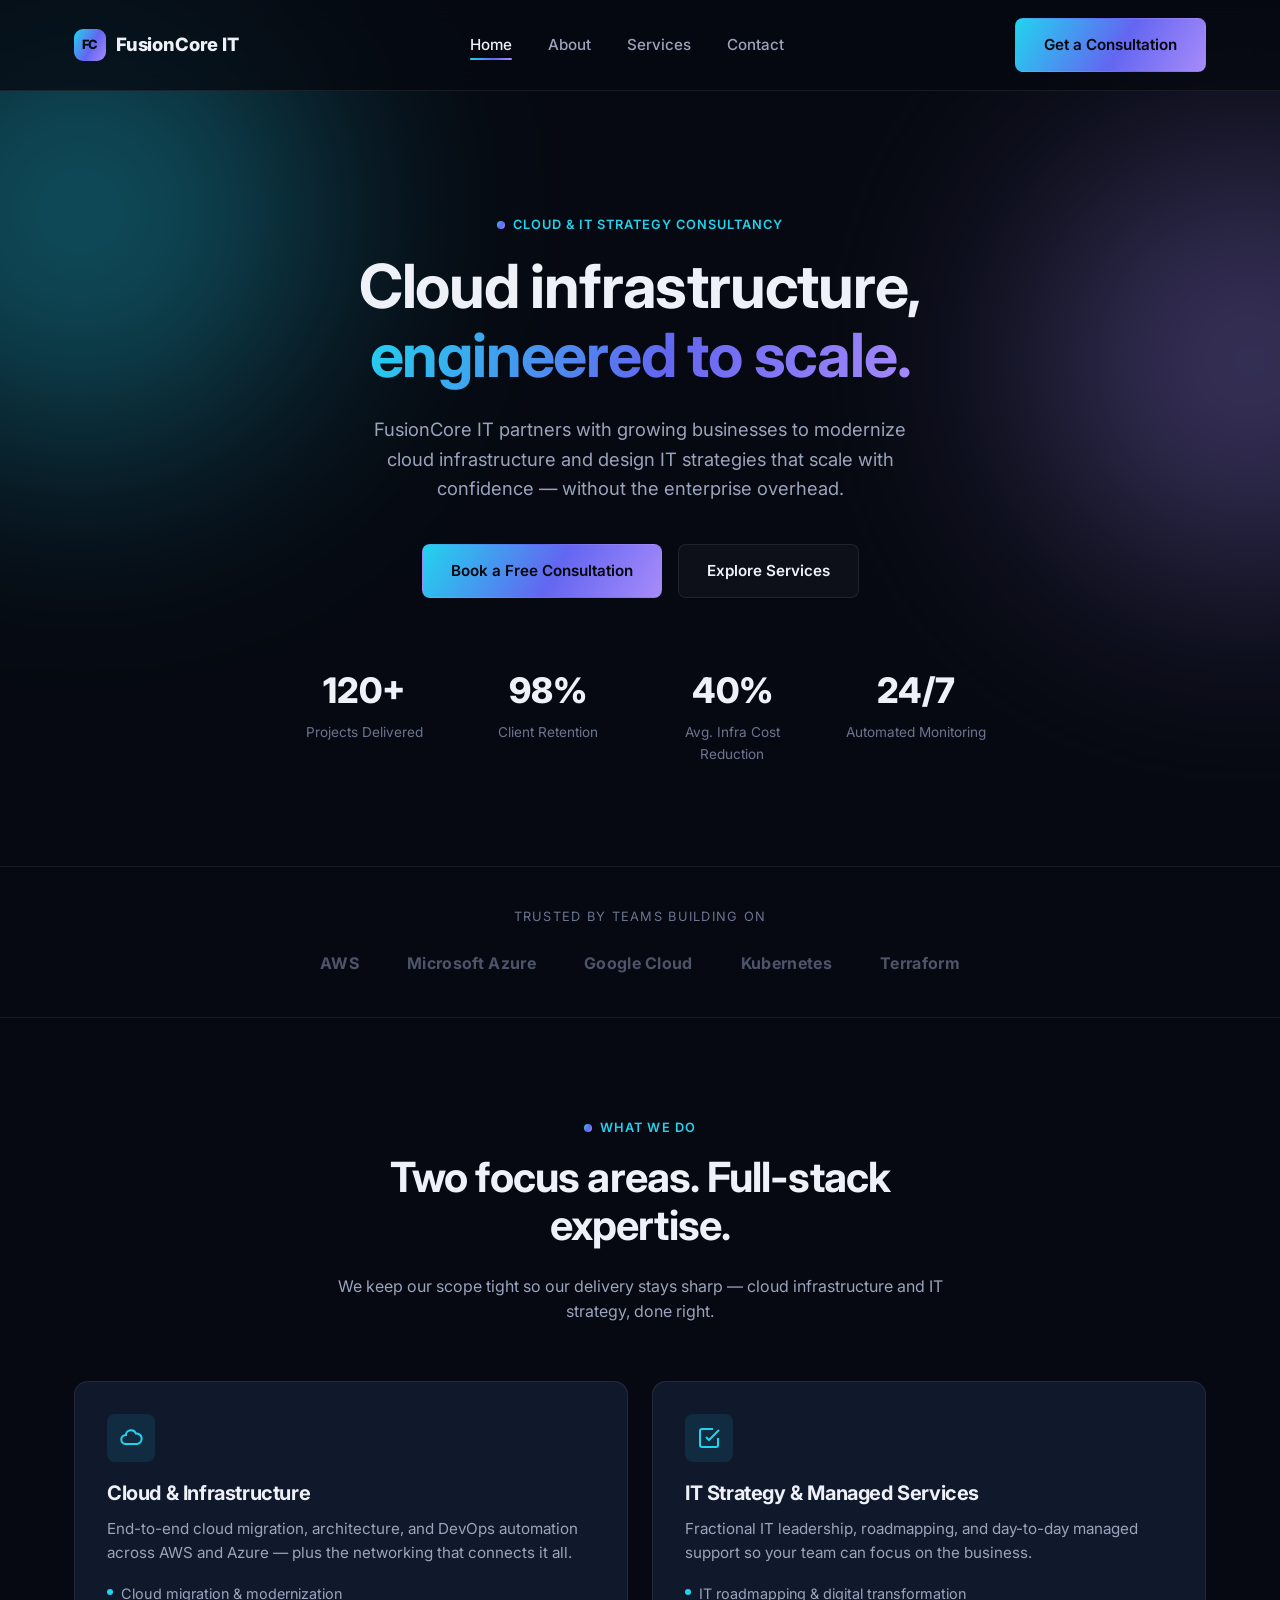
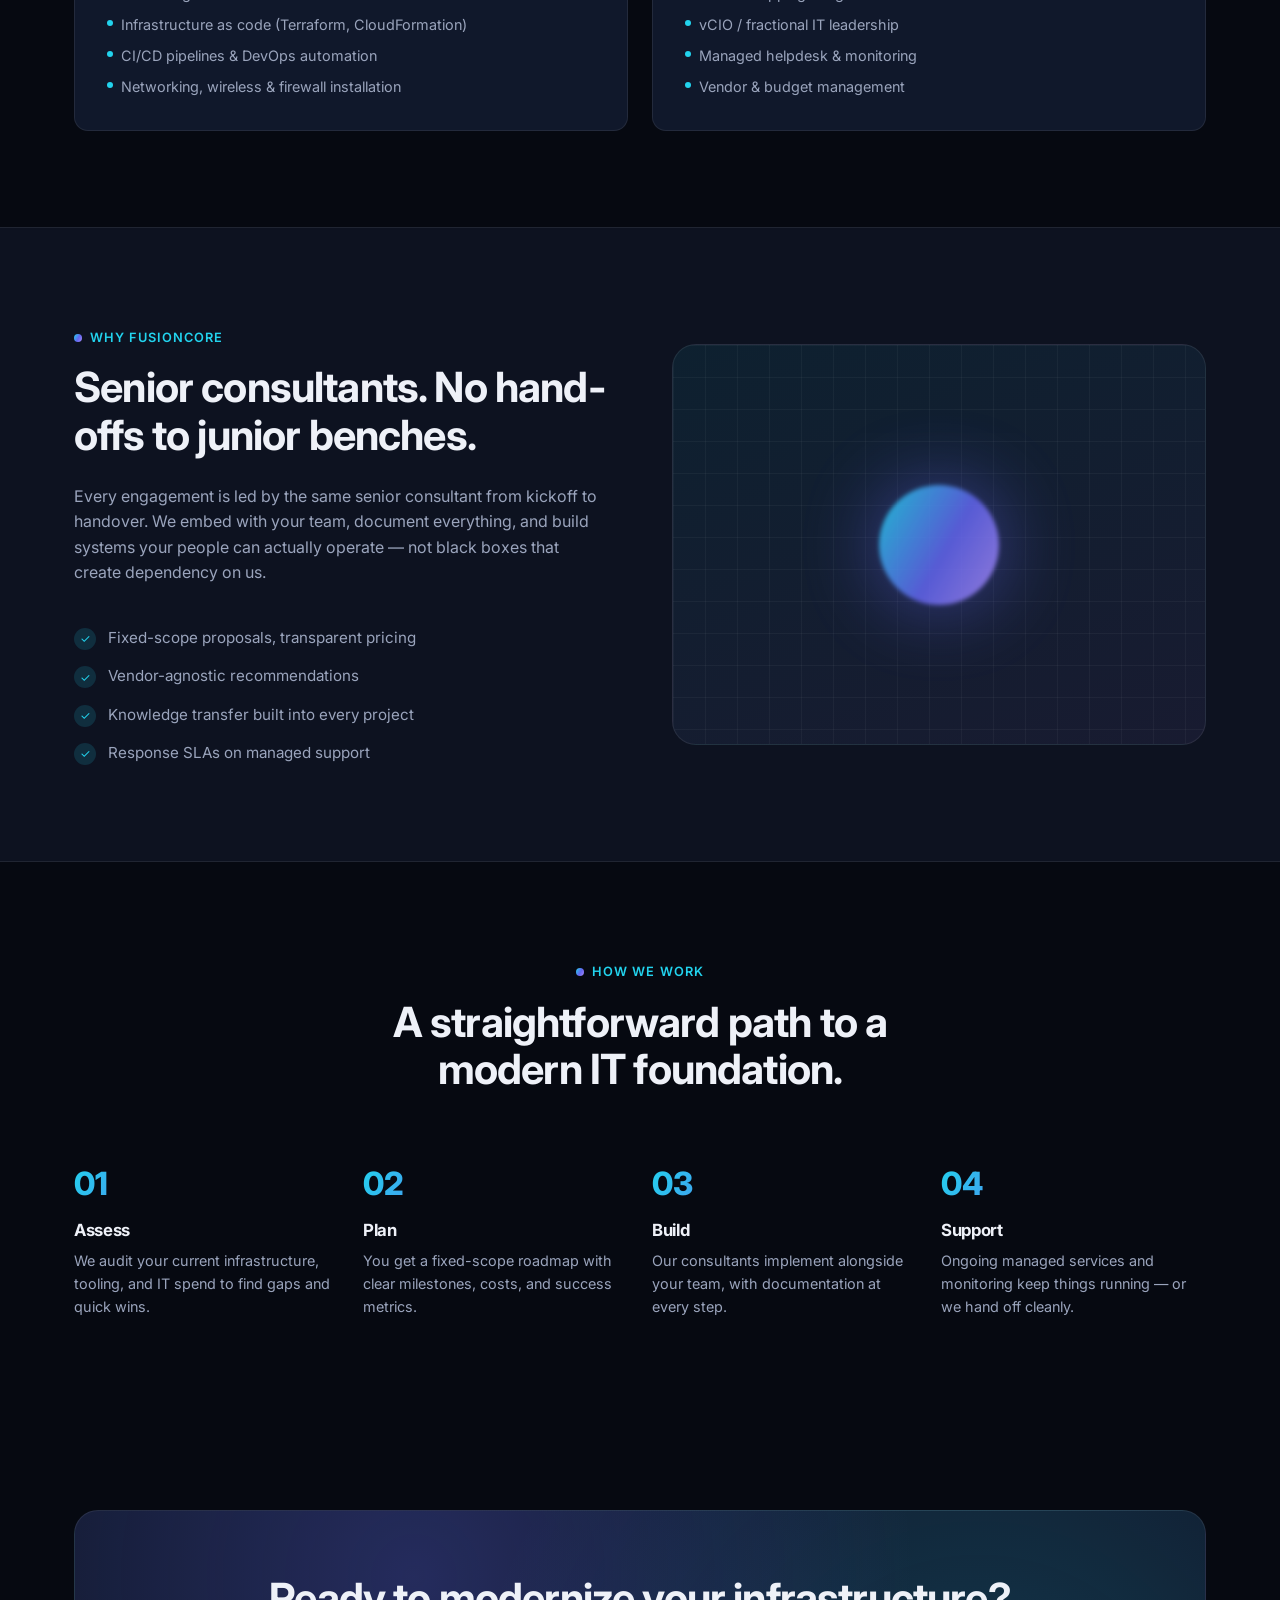
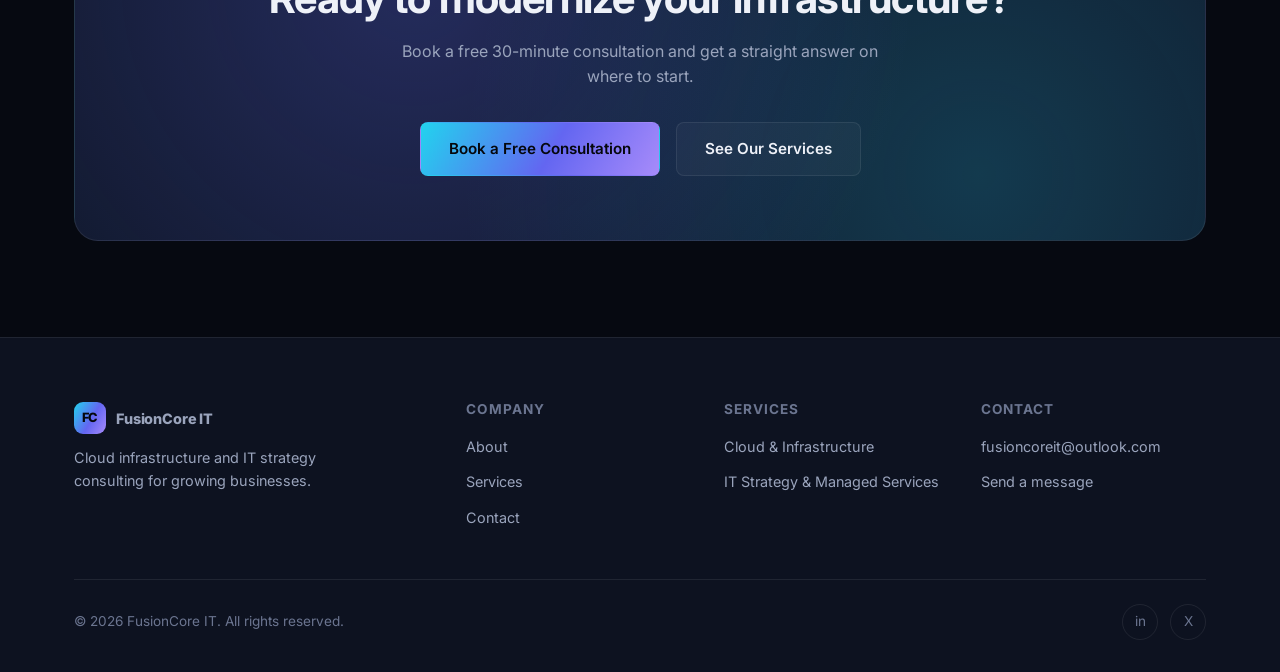
==== index.html @ ee938156 "Initial commit: FusionCore IT website Static 4-page site (Home, About, Services, Contact) built with" ====
<!DOCTYPE html>
<html lang="en">
<head>
  <meta charset="UTF-8" />
  <meta name="viewport" content="width=device-width, initial-scale=1.0" />
  <title>FusionCore IT | Cloud Infrastructure &amp; IT Strategy Consulting</title>
  <meta name="description" content="FusionCore IT helps growing businesses modernize their cloud infrastructure and build IT strategies that scale — managed services, migrations, and advisory." />
  <meta property="og:title" content="FusionCore IT | IT Consultancy" />
  <meta property="og:description" content="Cloud &amp; infrastructure, and IT strategy &amp; managed services for growing businesses." />
  <meta property="og:type" content="website" />
  <meta property="og:url" content="https://www.fusioncoreit.com/" />
  <link rel="icon" href="data:image/svg+xml,<svg xmlns=%22http://www.w3.org/2000/svg%22 viewBox=%220 0 32 32%22><rect width=%2232%22 height=%2232%22 rx=%228%22 fill=%22%236366f1%22/><text x=%2216%22 y=%2221%22 font-size=%2212%22 text-anchor=%22middle%22 fill=%22white%22 font-family=%22sans-serif%22 font-weight=%22bold%22>FC</text></svg>" />
  <link rel="preconnect" href="https://fonts.googleapis.com" />
  <link rel="preconnect" href="https://fonts.gstatic.com" crossorigin />
  <link href="https://fonts.googleapis.com/css2?family=Inter:wght@400;500;600;700;800&display=swap" rel="stylesheet" />
  <link rel="stylesheet" href="css/style.css" />
</head>
<body>

  <header class="site-header">
    <nav class="nav">
      <a href="index.html" class="brand">
        <span class="brand-mark">FC</span>
        FusionCore IT
      </a>
      <ul class="nav-links">
        <li><a href="index.html" class="active">Home</a></li>
        <li><a href="about.html">About</a></li>
        <li><a href="services.html">Services</a></li>
        <li><a href="contact.html">Contact</a></li>
      </ul>
      <div class="nav-actions">
        <a href="contact.html" class="btn btn-primary">Get a Consultation</a>
        <button class="nav-toggle" aria-label="Toggle menu" aria-expanded="false">
          <span></span><span></span><span></span>
        </button>
      </div>
    </nav>
  </header>

  <main>
    <!-- Hero -->
    <section class="hero">
      <div class="glow glow-cyan" style="width:480px;height:480px;top:-120px;left:-160px;"></div>
      <div class="glow glow-violet" style="width:420px;height:420px;top:60px;right:-180px;"></div>
      <div class="container hero-inner">
        <div class="eyebrow">Cloud &amp; IT Strategy Consultancy</div>
        <h1>Cloud infrastructure, <span class="gradient-text">engineered to scale.</span></h1>
        <p class="lead">FusionCore IT partners with growing businesses to modernize cloud infrastructure and design IT strategies that scale with confidence — without the enterprise overhead.</p>
        <div class="hero-actions">
          <a href="contact.html" class="btn btn-primary">Book a Free Consultation</a>
          <a href="services.html" class="btn btn-ghost">Explore Services</a>
        </div>
        <div class="hero-stats">
          <div class="stat">
            <div class="num">120+</div>
            <div class="label">Projects Delivered</div>
          </div>
          <div class="stat">
            <div class="num">98%</div>
            <div class="label">Client Retention</div>
          </div>
          <div class="stat">
            <div class="num">40%</div>
            <div class="label">Avg. Infra Cost Reduction</div>
          </div>
          <div class="stat">
            <div class="num">24/7</div>
            <div class="label">Automated Monitoring</div>
          </div>
        </div>
      </div>
    </section>

    <!-- Trust strip -->
    <div class="trust-strip">
      <div class="container">
        <p class="label">Trusted by teams building on</p>
        <div class="trust-logos">
          <span>AWS</span>
          <span>Microsoft Azure</span>
          <span>Google Cloud</span>
          <span>Kubernetes</span>
          <span>Terraform</span>
        </div>
      </div>
    </div>

    <!-- Services overview -->
    <section id="services">
      <div class="container">
        <div class="section-head center reveal">
          <div class="eyebrow" style="justify-content:center;">What We Do</div>
          <h2>Two focus areas. Full-stack expertise.</h2>
          <p class="mt-24">We keep our scope tight so our delivery stays sharp — cloud infrastructure and IT strategy, done right.</p>
        </div>
        <div class="grid grid-2">
          <div class="card reveal">
            <div class="card-icon">
              <svg width="24" height="24" viewBox="0 0 24 24" fill="none" stroke="currentColor" stroke-width="2"><path d="M7 18a4.6 4.4 0 0 1 0-9 5 4.5 0 0 1 9.8-1.5A4 4 0 0 1 18 18Z"/></svg>
            </div>
            <h3>Cloud &amp; Infrastructure</h3>
            <p>End-to-end cloud migration, architecture, and DevOps automation across AWS and Azure — plus the networking that connects it all.</p>
            <ul>
              <li>Cloud migration &amp; modernization</li>
              <li>Infrastructure as code (Terraform, CloudFormation)</li>
              <li>CI/CD pipelines &amp; DevOps automation</li>
              <li>Networking, wireless &amp; firewall installation</li>
            </ul>
          </div>
          <div class="card reveal">
            <div class="card-icon">
              <svg width="24" height="24" viewBox="0 0 24 24" fill="none" stroke="currentColor" stroke-width="2"><path d="M9 11l3 3L22 4"/><path d="M21 12v7a2 2 0 0 1-2 2H5a2 2 0 0 1-2-2V5a2 2 0 0 1 2-2h11"/></svg>
            </div>
            <h3>IT Strategy &amp; Managed Services</h3>
            <p>Fractional IT leadership, roadmapping, and day-to-day managed support so your team can focus on the business.</p>
            <ul>
              <li>IT roadmapping &amp; digital transformation</li>
              <li>vCIO / fractional IT leadership</li>
              <li>Managed helpdesk &amp; monitoring</li>
              <li>Vendor &amp; budget management</li>
            </ul>
          </div>
        </div>
      </div>
    </section>

    <!-- Why choose us -->
    <section class="section-alt">
      <div class="container">
        <div class="split">
          <div class="reveal">
            <div class="eyebrow">Why FusionCore</div>
            <h2>Senior consultants. No hand-offs to junior benches.</h2>
            <p class="mt-24">Every engagement is led by the same senior consultant from kickoff to handover. We embed with your team, document everything, and build systems your people can actually operate — not black boxes that create dependency on us.</p>
            <ul class="feature-list mt-40">
              <li><span class="check">✓</span> Fixed-scope proposals, transparent pricing</li>
              <li><span class="check">✓</span> Vendor-agnostic recommendations</li>
              <li><span class="check">✓</span> Knowledge transfer built into every project</li>
              <li><span class="check">✓</span> Response SLAs on managed support</li>
            </ul>
          </div>
          <div class="visual-panel reveal">
            <div class="grid-lines"></div>
            <div class="core"></div>
          </div>
        </div>
      </div>
    </section>

    <!-- Process -->
    <section>
      <div class="container">
        <div class="section-head center reveal">
          <div class="eyebrow" style="justify-content:center;">How We Work</div>
          <h2>A straightforward path to a modern IT foundation.</h2>
        </div>
        <div class="steps">
          <div class="step reveal">
            <div class="step-num">01</div>
            <h3>Assess</h3>
            <p>We audit your current infrastructure, tooling, and IT spend to find gaps and quick wins.</p>
          </div>
          <div class="step reveal">
            <div class="step-num">02</div>
            <h3>Plan</h3>
            <p>You get a fixed-scope roadmap with clear milestones, costs, and success metrics.</p>
          </div>
          <div class="step reveal">
            <div class="step-num">03</div>
            <h3>Build</h3>
            <p>Our consultants implement alongside your team, with documentation at every step.</p>
          </div>
          <div class="step reveal">
            <div class="step-num">04</div>
            <h3>Support</h3>
            <p>Ongoing managed services and monitoring keep things running — or we hand off cleanly.</p>
          </div>
        </div>
      </div>
    </section>

    <!-- CTA -->
    <section>
      <div class="container">
        <div class="cta-band reveal">
          <h2>Ready to modernize your infrastructure?</h2>
          <p>Book a free 30-minute consultation and get a straight answer on where to start.</p>
          <div class="cta-actions">
            <a href="contact.html" class="btn btn-primary">Book a Free Consultation</a>
            <a href="services.html" class="btn btn-ghost">See Our Services</a>
          </div>
        </div>
      </div>
    </section>
  </main>

  <footer class="site-footer" id="footer-include">
    <div class="container">
      <div class="footer-grid">
        <div class="footer-about">
          <a href="index.html" class="brand">
            <span class="brand-mark">FC</span>
            FusionCore IT
          </a>
          <p>Cloud infrastructure and IT strategy consulting for growing businesses.</p>
        </div>
        <div>
          <h4>Company</h4>
          <ul>
            <li><a href="about.html">About</a></li>
            <li><a href="services.html">Services</a></li>
            <li><a href="contact.html">Contact</a></li>
          </ul>
        </div>
        <div>
          <h4>Services</h4>
          <ul>
            <li><a href="services.html#cloud">Cloud &amp; Infrastructure</a></li>
            <li><a href="services.html#strategy">IT Strategy &amp; Managed Services</a></li>
          </ul>
        </div>
        <div>
          <h4>Contact</h4>
          <ul>
            <li><a href="mailto:fusioncoreit@outlook.com">fusioncoreit@outlook.com</a></li>
            <li><a href="contact.html">Send a message</a></li>
          </ul>
        </div>
      </div>
      <div class="footer-bottom">
        <span>&copy; <span id="year">2026</span> FusionCore IT. All rights reserved.</span>
        <div class="social-links">
          <a href="#" aria-label="LinkedIn">in</a>
          <a href="#" aria-label="Twitter / X">X</a>
        </div>
      </div>
    </div>
  </footer>

  <script src="js/script.js"></script>
</body>
</html>
---- css/style.css ----
/* ==========================================================================
   FusionCore IT — Global Styles
   ========================================================================== */

:root {
  /* Colors */
  --bg: #060911;
  --bg-elevated: #0d1220;
  --surface: #10182b;
  --surface-border: rgba(255, 255, 255, 0.08);
  --text: #eef1f8;
  --text-muted: #9aa4bc;
  --text-faint: #6b7590;

  --accent-cyan: #22d3ee;
  --accent-violet: #a78bfa;
  --accent-blue: #6366f1;
  --gradient: linear-gradient(120deg, var(--accent-cyan), var(--accent-blue) 55%, var(--accent-violet));

  --radius-sm: 8px;
  --radius-md: 14px;
  --radius-lg: 24px;

  --shadow-glow: 0 0 60px rgba(99, 102, 241, 0.25);
  --max-width: 1180px;

  --font: 'Inter', system-ui, -apple-system, 'Segoe UI', Roboto, sans-serif;
}

* {
  box-sizing: border-box;
  margin: 0;
  padding: 0;
}

html {
  scroll-behavior: smooth;
}

body {
  font-family: var(--font);
  background: var(--bg);
  color: var(--text);
  line-height: 1.6;
  -webkit-font-smoothing: antialiased;
  overflow-x: hidden;
}

img {
  max-width: 100%;
  display: block;
}

a {
  color: inherit;
  text-decoration: none;
}

ul {
  list-style: none;
}

.container {
  max-width: var(--max-width);
  margin: 0 auto;
  padding: 0 24px;
}

section {
  position: relative;
  padding: 96px 0;
}

@media (max-width: 720px) {
  section {
    padding: 64px 0;
  }
}

/* Background glow accents */
.glow {
  position: absolute;
  border-radius: 50%;
  filter: blur(120px);
  opacity: 0.35;
  pointer-events: none;
  z-index: 0;
}

.glow-cyan {
  background: var(--accent-cyan);
}

.glow-violet {
  background: var(--accent-violet);
}

/* ==========================================================================
   Typography
   ========================================================================== */

h1, h2, h3, h4 {
  font-weight: 700;
  letter-spacing: -0.02em;
  line-height: 1.15;
}

h1 {
  font-size: clamp(2.4rem, 5vw, 3.8rem);
}

h2 {
  font-size: clamp(1.8rem, 3.4vw, 2.6rem);
}

h3 {
  font-size: 1.25rem;
}

p {
  color: var(--text-muted);
}

.eyebrow {
  display: inline-flex;
  align-items: center;
  gap: 8px;
  font-size: 0.8rem;
  font-weight: 600;
  letter-spacing: 0.08em;
  text-transform: uppercase;
  color: var(--accent-cyan);
  margin-bottom: 16px;
}

.eyebrow::before {
  content: '';
  width: 8px;
  height: 8px;
  border-radius: 50%;
  background: var(--gradient);
}

.gradient-text {
  background: var(--gradient);
  -webkit-background-clip: text;
  background-clip: text;
  color: transparent;
}

.section-head {
  max-width: 640px;
  margin-bottom: 56px;
}

.section-head.center {
  margin-left: auto;
  margin-right: auto;
  text-align: center;
}

/* ==========================================================================
   Buttons
   ========================================================================== */

.btn {
  display: inline-flex;
  align-items: center;
  justify-content: center;
  gap: 8px;
  padding: 14px 28px;
  border-radius: var(--radius-sm);
  font-weight: 600;
  font-size: 0.95rem;
  border: 1px solid transparent;
  cursor: pointer;
  transition: transform 0.2s ease, box-shadow 0.2s ease, background 0.2s ease, border-color 0.2s ease;
  white-space: nowrap;
}

.btn-primary {
  background: var(--gradient);
  color: #05070c;
}

.btn-primary:hover {
  transform: translateY(-2px);
  box-shadow: 0 12px 30px rgba(99, 102, 241, 0.35);
}

.btn-ghost {
  background: rgba(255, 255, 255, 0.03);
  border-color: var(--surface-border);
  color: var(--text);
}

.btn-ghost:hover {
  border-color: var(--accent-cyan);
  background: rgba(34, 211, 238, 0.06);
}

.btn-block {
  width: 100%;
}

/* ==========================================================================
   Header / Nav
   ========================================================================== */

.site-header {
  position: sticky;
  top: 0;
  z-index: 100;
  background: rgba(6, 9, 17, 0.75);
  backdrop-filter: blur(14px);
  border-bottom: 1px solid var(--surface-border);
}

.nav {
  display: flex;
  align-items: center;
  justify-content: space-between;
  padding: 18px 24px;
  max-width: var(--max-width);
  margin: 0 auto;
}

.brand {
  display: flex;
  align-items: center;
  gap: 10px;
  font-weight: 800;
  font-size: 1.15rem;
  letter-spacing: -0.01em;
}

.brand-mark {
  width: 32px;
  height: 32px;
  border-radius: 9px;
  background: var(--gradient);
  display: flex;
  align-items: center;
  justify-content: center;
  flex-shrink: 0;
  color: #05070c;
  font-weight: 800;
  font-size: 0.8rem;
  letter-spacing: -0.02em;
}

.nav-links {
  display: flex;
  align-items: center;
  gap: 36px;
}

.nav-links a {
  font-size: 0.95rem;
  font-weight: 500;
  color: var(--text-muted);
  transition: color 0.2s ease;
  position: relative;
}

.nav-links a:hover,
.nav-links a.active {
  color: var(--text);
}

.nav-links a.active::after {
  content: '';
  position: absolute;
  left: 0;
  right: 0;
  bottom: -6px;
  height: 2px;
  background: var(--gradient);
  border-radius: 2px;
}

.nav-actions {
  display: flex;
  align-items: center;
  gap: 16px;
}

.nav-toggle {
  display: none;
  flex-direction: column;
  gap: 5px;
  background: none;
  border: none;
  cursor: pointer;
  padding: 8px;
}

.nav-toggle span {
  width: 22px;
  height: 2px;
  background: var(--text);
  border-radius: 2px;
  transition: transform 0.25s ease, opacity 0.25s ease;
}

@media (max-width: 860px) {
  .nav-links {
    position: fixed;
    top: 68px;
    left: 0;
    right: 0;
    flex-direction: column;
    align-items: flex-start;
    gap: 0;
    background: var(--bg-elevated);
    border-bottom: 1px solid var(--surface-border);
    max-height: 0;
    overflow: hidden;
    transition: max-height 0.3s ease;
  }

  .nav-links.open {
    max-height: 320px;
  }

  .nav-links a {
    width: 100%;
    padding: 16px 24px;
    border-bottom: 1px solid var(--surface-border);
  }

  .nav-actions .btn-primary {
    display: none;
  }

  .nav-toggle {
    display: flex;
  }
}

/* ==========================================================================
   Hero
   ========================================================================== */

.hero {
  padding-top: 120px;
  padding-bottom: 100px;
}

.hero-inner {
  position: relative;
  z-index: 1;
  max-width: 760px;
  margin: 0 auto;
  text-align: center;
}

.hero p.lead {
  font-size: 1.15rem;
  margin: 24px auto 40px;
  max-width: 560px;
}

.hero-actions {
  display: flex;
  gap: 16px;
  justify-content: center;
  flex-wrap: wrap;
  margin-bottom: 64px;
}

.hero-stats {
  display: grid;
  grid-template-columns: repeat(4, 1fr);
  gap: 24px;
  max-width: 900px;
  margin: 0 auto;
}

.stat {
  text-align: center;
}

.stat .num {
  font-size: clamp(1.6rem, 3vw, 2.2rem);
  font-weight: 800;
}

.stat .label {
  font-size: 0.85rem;
  color: var(--text-faint);
  margin-top: 4px;
}

@media (max-width: 640px) {
  .hero-stats {
    grid-template-columns: repeat(2, 1fr);
  }
}

/* ==========================================================================
   Cards / Grids
   ========================================================================== */

.grid {
  display: grid;
  gap: 24px;
}

.grid-3 {
  grid-template-columns: repeat(3, 1fr);
}

.grid-2 {
  grid-template-columns: repeat(2, 1fr);
}

@media (max-width: 860px) {
  .grid-3,
  .grid-2 {
    grid-template-columns: 1fr;
  }
}

.card {
  background: var(--surface);
  border: 1px solid var(--surface-border);
  border-radius: var(--radius-md);
  padding: 32px;
  transition: transform 0.25s ease, border-color 0.25s ease, box-shadow 0.25s ease;
  position: relative;
  z-index: 1;
}

.card:hover {
  transform: translateY(-4px);
  border-color: rgba(34, 211, 238, 0.35);
  box-shadow: 0 20px 40px rgba(0, 0, 0, 0.35);
}

.card-icon {
  width: 48px;
  height: 48px;
  border-radius: var(--radius-sm);
  background: rgba(34, 211, 238, 0.1);
  display: flex;
  align-items: center;
  justify-content: center;
  margin-bottom: 20px;
  color: var(--accent-cyan);
}

.card h3 {
  margin-bottom: 12px;
}

.card p {
  font-size: 0.95rem;
}

.card ul {
  margin-top: 16px;
  display: flex;
  flex-direction: column;
  gap: 8px;
}

.card ul li {
  font-size: 0.9rem;
  color: var(--text-muted);
  display: flex;
  gap: 8px;
  align-items: flex-start;
}

.card ul li::before {
  content: '';
  width: 6px;
  height: 6px;
  margin-top: 7px;
  border-radius: 50%;
  background: var(--accent-cyan);
  flex-shrink: 0;
}

/* Alternate section background */
.section-alt {
  background: var(--bg-elevated);
  border-top: 1px solid var(--surface-border);
  border-bottom: 1px solid var(--surface-border);
}

/* ==========================================================================
   Logos / trust strip
   ========================================================================== */

.trust-strip {
  padding: 40px 0;
  border-top: 1px solid var(--surface-border);
  border-bottom: 1px solid var(--surface-border);
}

.trust-strip .label {
  text-align: center;
  font-size: 0.8rem;
  letter-spacing: 0.1em;
  text-transform: uppercase;
  color: var(--text-faint);
  margin-bottom: 24px;
}

.trust-logos {
  display: flex;
  justify-content: center;
  align-items: center;
  gap: 48px;
  flex-wrap: wrap;
  color: var(--text-faint);
  font-weight: 700;
  letter-spacing: 0.02em;
  font-size: 1rem;
  opacity: 0.7;
}

/* ==========================================================================
   Process / Steps
   ========================================================================== */

.steps {
  display: grid;
  grid-template-columns: repeat(4, 1fr);
  gap: 24px;
  counter-reset: step;
}

@media (max-width: 860px) {
  .steps {
    grid-template-columns: 1fr;
  }
}

.step {
  position: relative;
  padding-top: 8px;
}

.step .step-num {
  font-size: 2rem;
  font-weight: 800;
  background: var(--gradient);
  -webkit-background-clip: text;
  background-clip: text;
  color: transparent;
  margin-bottom: 12px;
}

.step h3 {
  margin-bottom: 8px;
  font-size: 1.05rem;
}

.step p {
  font-size: 0.9rem;
}

/* ==========================================================================
   CTA band
   ========================================================================== */

.cta-band {
  position: relative;
  border-radius: var(--radius-lg);
  padding: 64px 40px;
  text-align: center;
  overflow: hidden;
  border: 1px solid var(--surface-border);
  background: radial-gradient(circle at 30% 20%, rgba(99, 102, 241, 0.25), transparent 60%),
              radial-gradient(circle at 80% 80%, rgba(34, 211, 238, 0.18), transparent 55%),
              var(--surface);
}

.cta-band h2 {
  margin-bottom: 16px;
}

.cta-band p {
  max-width: 480px;
  margin: 0 auto 32px;
}

.cta-actions {
  display: flex;
  gap: 16px;
  justify-content: center;
  flex-wrap: wrap;
}

/* ==========================================================================
   Footer
   ========================================================================== */

.site-footer {
  border-top: 1px solid var(--surface-border);
  padding: 64px 0 32px;
  background: var(--bg-elevated);
}

.footer-grid {
  display: grid;
  grid-template-columns: 1.6fr 1fr 1fr 1fr;
  gap: 32px;
  margin-bottom: 48px;
}

@media (max-width: 720px) {
  .footer-grid {
    grid-template-columns: 1fr 1fr;
  }
}

.footer-grid h4 {
  font-size: 0.85rem;
  text-transform: uppercase;
  letter-spacing: 0.08em;
  color: var(--text-faint);
  margin-bottom: 16px;
}

.footer-grid ul {
  display: flex;
  flex-direction: column;
  gap: 10px;
}

.footer-grid a {
  font-size: 0.9rem;
  color: var(--text-muted);
  transition: color 0.2s ease;
}

.footer-grid a:hover {
  color: var(--accent-cyan);
}

.footer-about p {
  font-size: 0.9rem;
  max-width: 280px;
  margin-top: 12px;
}

.footer-bottom {
  display: flex;
  justify-content: space-between;
  align-items: center;
  flex-wrap: wrap;
  gap: 16px;
  padding-top: 24px;
  border-top: 1px solid var(--surface-border);
  font-size: 0.85rem;
  color: var(--text-faint);
}

.social-links {
  display: flex;
  gap: 12px;
}

.social-links a {
  width: 36px;
  height: 36px;
  border-radius: 50%;
  border: 1px solid var(--surface-border);
  display: flex;
  align-items: center;
  justify-content: center;
  font-size: 0.85rem;
  transition: border-color 0.2s ease, color 0.2s ease;
}

.social-links a:hover {
  border-color: var(--accent-cyan);
  color: var(--accent-cyan);
}

/* ==========================================================================
   Page hero (inner pages)
   ========================================================================== */

.page-hero {
  padding: 96px 0 64px;
  text-align: center;
}

.page-hero .section-head {
  margin: 0 auto;
}

.breadcrumb {
  font-size: 0.85rem;
  color: var(--text-faint);
  margin-bottom: 20px;
}

.breadcrumb a {
  color: var(--accent-cyan);
}

/* ==========================================================================
   About page specifics
   ========================================================================== */

.values-grid {
  display: grid;
  grid-template-columns: repeat(2, 1fr);
  gap: 24px;
}

@media (max-width: 720px) {
  .values-grid {
    grid-template-columns: 1fr;
  }
}

.split {
  display: grid;
  grid-template-columns: 1fr 1fr;
  gap: 64px;
  align-items: center;
}

@media (max-width: 860px) {
  .split {
    grid-template-columns: 1fr;
    gap: 32px;
  }
}

.visual-panel {
  position: relative;
  border-radius: var(--radius-lg);
  border: 1px solid var(--surface-border);
  background: linear-gradient(160deg, rgba(34, 211, 238, 0.08), rgba(167, 139, 250, 0.08));
  aspect-ratio: 4 / 3;
  display: flex;
  align-items: center;
  justify-content: center;
  overflow: hidden;
}

.visual-panel .grid-lines {
  position: absolute;
  inset: 0;
  background-image:
    linear-gradient(rgba(255, 255, 255, 0.04) 1px, transparent 1px),
    linear-gradient(90deg, rgba(255, 255, 255, 0.04) 1px, transparent 1px);
  background-size: 32px 32px;
}

.visual-panel .core {
  width: 120px;
  height: 120px;
  border-radius: 50%;
  background: var(--gradient);
  filter: blur(2px);
  opacity: 0.85;
  position: relative;
  z-index: 1;
  box-shadow: 0 0 80px rgba(99, 102, 241, 0.6);
}

.timeline {
  display: flex;
  flex-direction: column;
  gap: 32px;
  border-left: 2px solid var(--surface-border);
  padding-left: 32px;
}

.timeline-item {
  position: relative;
}

.timeline-item::before {
  content: '';
  position: absolute;
  left: -38px;
  top: 4px;
  width: 12px;
  height: 12px;
  border-radius: 50%;
  background: var(--gradient);
}

.timeline-item .year {
  font-size: 0.85rem;
  font-weight: 700;
  color: var(--accent-cyan);
  margin-bottom: 4px;
}

/* ==========================================================================
   Services page specifics
   ========================================================================== */

.service-detail {
  display: grid;
  grid-template-columns: 1fr 1fr;
  gap: 64px;
  align-items: center;
  padding: 80px 0;
  border-bottom: 1px solid var(--surface-border);
}

.service-detail:last-child {
  border-bottom: none;
}

.service-detail.reverse .visual-panel {
  order: 2;
}

@media (max-width: 860px) {
  .service-detail,
  .service-detail.reverse .visual-panel {
    grid-template-columns: 1fr;
    order: 0;
  }
  .service-detail {
    padding: 56px 0;
  }
}

.tag-list {
  display: flex;
  flex-wrap: wrap;
  gap: 10px;
  margin-top: 24px;
}

.tag {
  font-size: 0.8rem;
  font-weight: 600;
  padding: 6px 14px;
  border-radius: 999px;
  border: 1px solid var(--surface-border);
  color: var(--text-muted);
  background: rgba(255, 255, 255, 0.02);
}

.feature-list {
  margin-top: 24px;
  display: flex;
  flex-direction: column;
  gap: 14px;
}

.feature-list li {
  display: flex;
  gap: 12px;
  align-items: flex-start;
  font-size: 0.95rem;
  color: var(--text-muted);
}

.check {
  flex-shrink: 0;
  width: 22px;
  height: 22px;
  border-radius: 50%;
  background: rgba(34, 211, 238, 0.15);
  color: var(--accent-cyan);
  display: flex;
  align-items: center;
  justify-content: center;
  font-size: 0.75rem;
  margin-top: 2px;
}

/* ==========================================================================
   Contact page
   ========================================================================== */

.contact-layout {
  display: grid;
  grid-template-columns: 1fr 1.2fr;
  gap: 48px;
  align-items: start;
}

@media (max-width: 860px) {
  .contact-layout {
    grid-template-columns: 1fr;
  }
}

.contact-info-item {
  display: flex;
  gap: 16px;
  align-items: flex-start;
  margin-bottom: 28px;
}

.contact-info-item .card-icon {
  margin-bottom: 0;
  flex-shrink: 0;
}

.contact-info-item h4 {
  font-size: 1rem;
  margin-bottom: 4px;
}

.contact-info-item p {
  font-size: 0.9rem;
}

.form-card {
  background: var(--surface);
  border: 1px solid var(--surface-border);
  border-radius: var(--radius-lg);
  padding: 40px;
}

.form-row {
  display: grid;
  grid-template-columns: 1fr 1fr;
  gap: 20px;
}

@media (max-width: 560px) {
  .form-row {
    grid-template-columns: 1fr;
  }
}

.field {
  margin-bottom: 20px;
}

.field label {
  display: block;
  font-size: 0.85rem;
  font-weight: 600;
  margin-bottom: 8px;
  color: var(--text-muted);
}

.field input,
.field textarea,
.field select {
  width: 100%;
  padding: 13px 16px;
  border-radius: var(--radius-sm);
  border: 1px solid var(--surface-border);
  background: var(--bg);
  color: var(--text);
  font-family: var(--font);
  font-size: 0.95rem;
  transition: border-color 0.2s ease, box-shadow 0.2s ease;
}

.field input:focus,
.field textarea:focus,
.field select:focus {
  outline: none;
  border-color: var(--accent-cyan);
  box-shadow: 0 0 0 3px rgba(34, 211, 238, 0.15);
}

.field textarea {
  resize: vertical;
  min-height: 130px;
}

.form-note {
  font-size: 0.8rem;
  color: var(--text-faint);
  margin-top: 16px;
}

.form-success {
  display: none;
  text-align: center;
  padding: 40px 20px;
}

.form-success.visible {
  display: block;
}

.form-success .icon {
  width: 56px;
  height: 56px;
  border-radius: 50%;
  background: rgba(34, 211, 238, 0.12);
  color: var(--accent-cyan);
  display: flex;
  align-items: center;
  justify-content: center;
  font-size: 1.6rem;
  margin: 0 auto 16px;
}

.map-placeholder {
  margin-top: 32px;
  border-radius: var(--radius-md);
  border: 1px solid var(--surface-border);
  background: var(--surface);
  height: 220px;
  display: flex;
  align-items: center;
  justify-content: center;
  color: var(--text-faint);
  font-size: 0.9rem;
}

/* ==========================================================================
   Utilities
   ========================================================================== */

.reveal {
  opacity: 0;
  transform: translateY(24px);
  transition: opacity 0.6s ease, transform 0.6s ease;
}

.reveal.in-view {
  opacity: 1;
  transform: translateY(0);
}

.text-center {
  text-align: center;
}

.mt-24 { margin-top: 24px; }
.mt-40 { margin-top: 40px; }
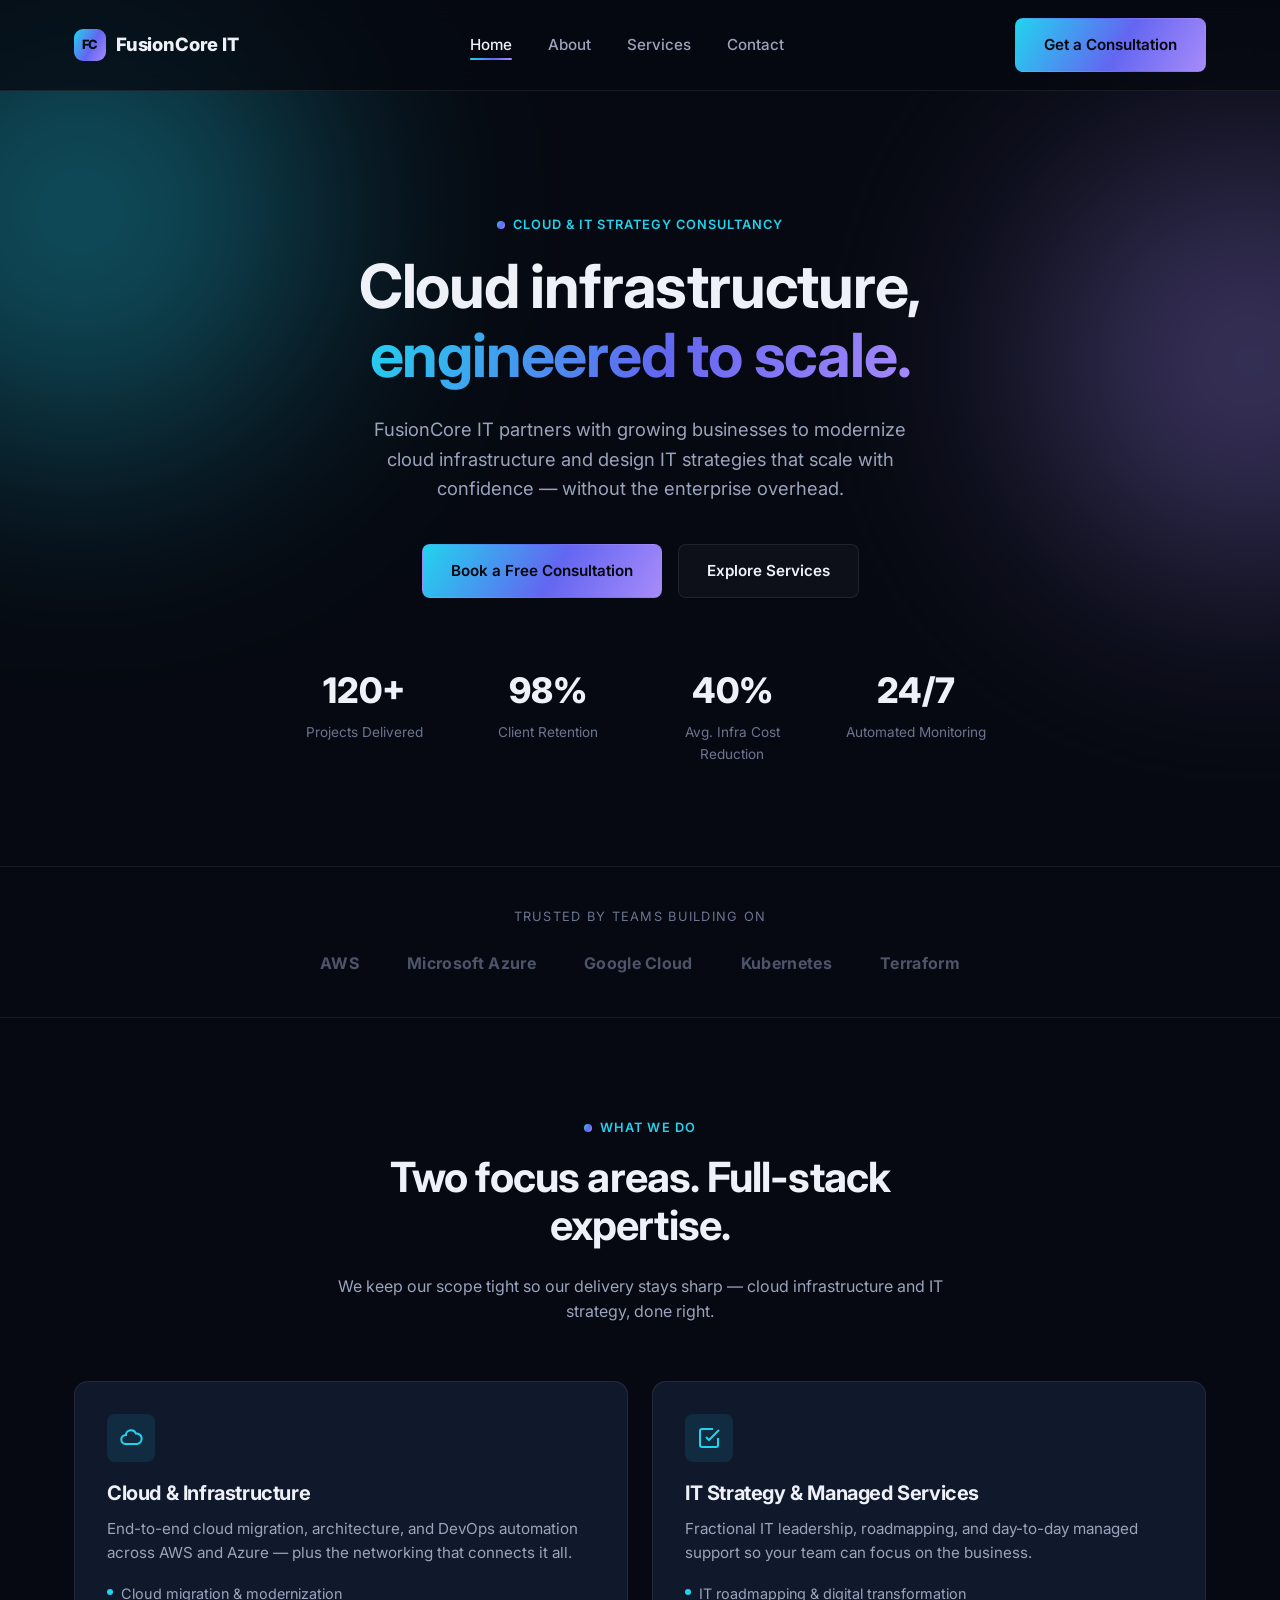
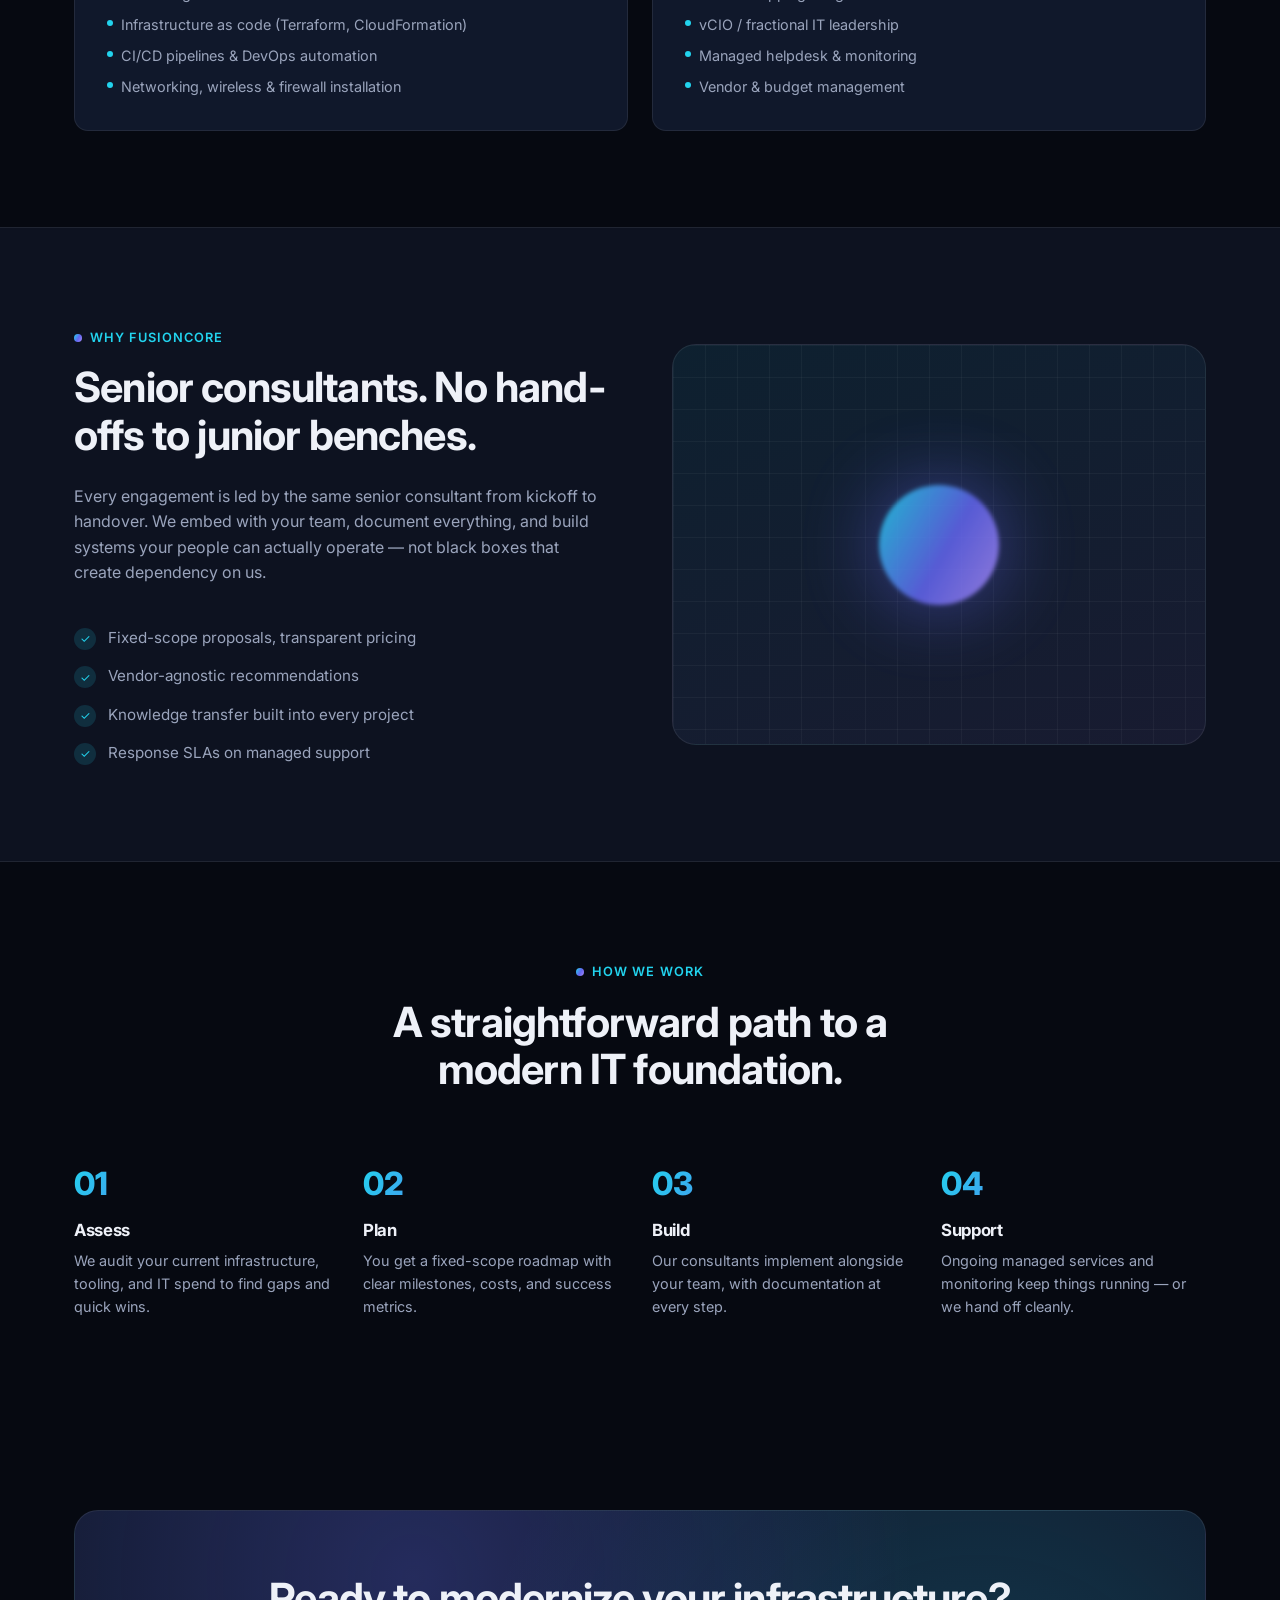
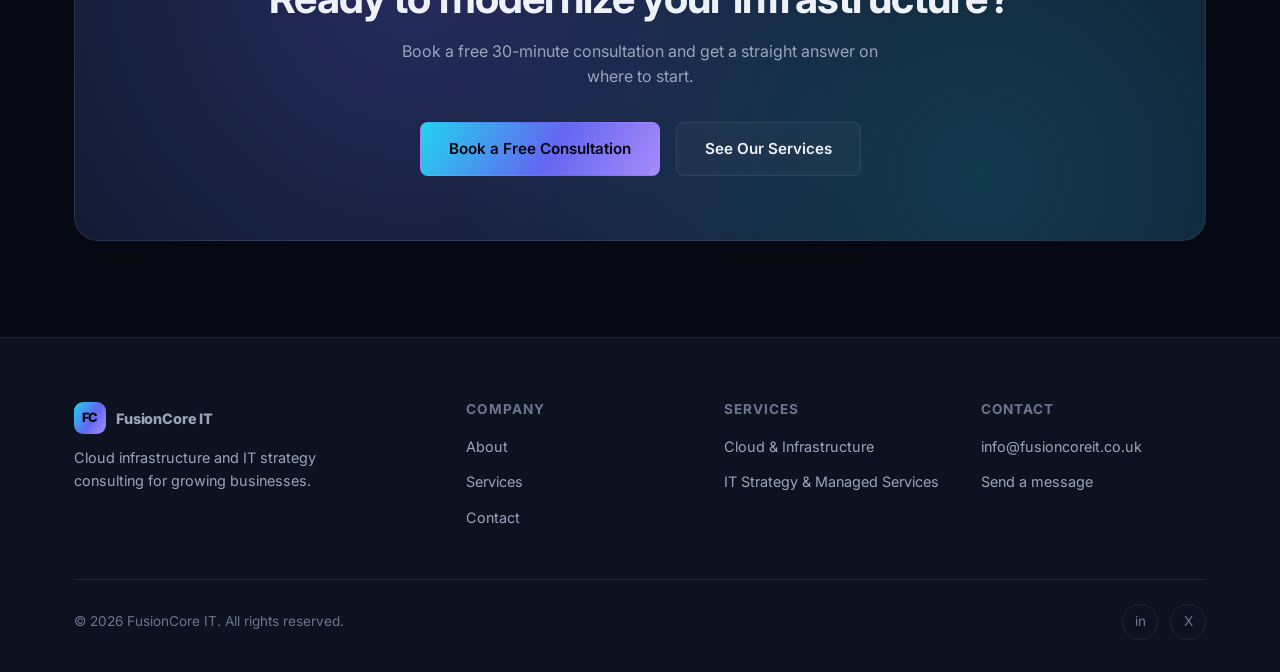
==== commit e15e343a: "Update contact email to info@fusioncoreit.co.uk" ====
--- a/index.html
+++ b/index.html
@@ -223,7 +223,7 @@
         <div>
           <h4>Contact</h4>
           <ul>
-            <li><a href="mailto:fusioncoreit@outlook.com">fusioncoreit@outlook.com</a></li>
+            <li><a href="mailto:info@fusioncoreit.co.uk">info@fusioncoreit.co.uk</a></li>
             <li><a href="contact.html">Send a message</a></li>
           </ul>
         </div>
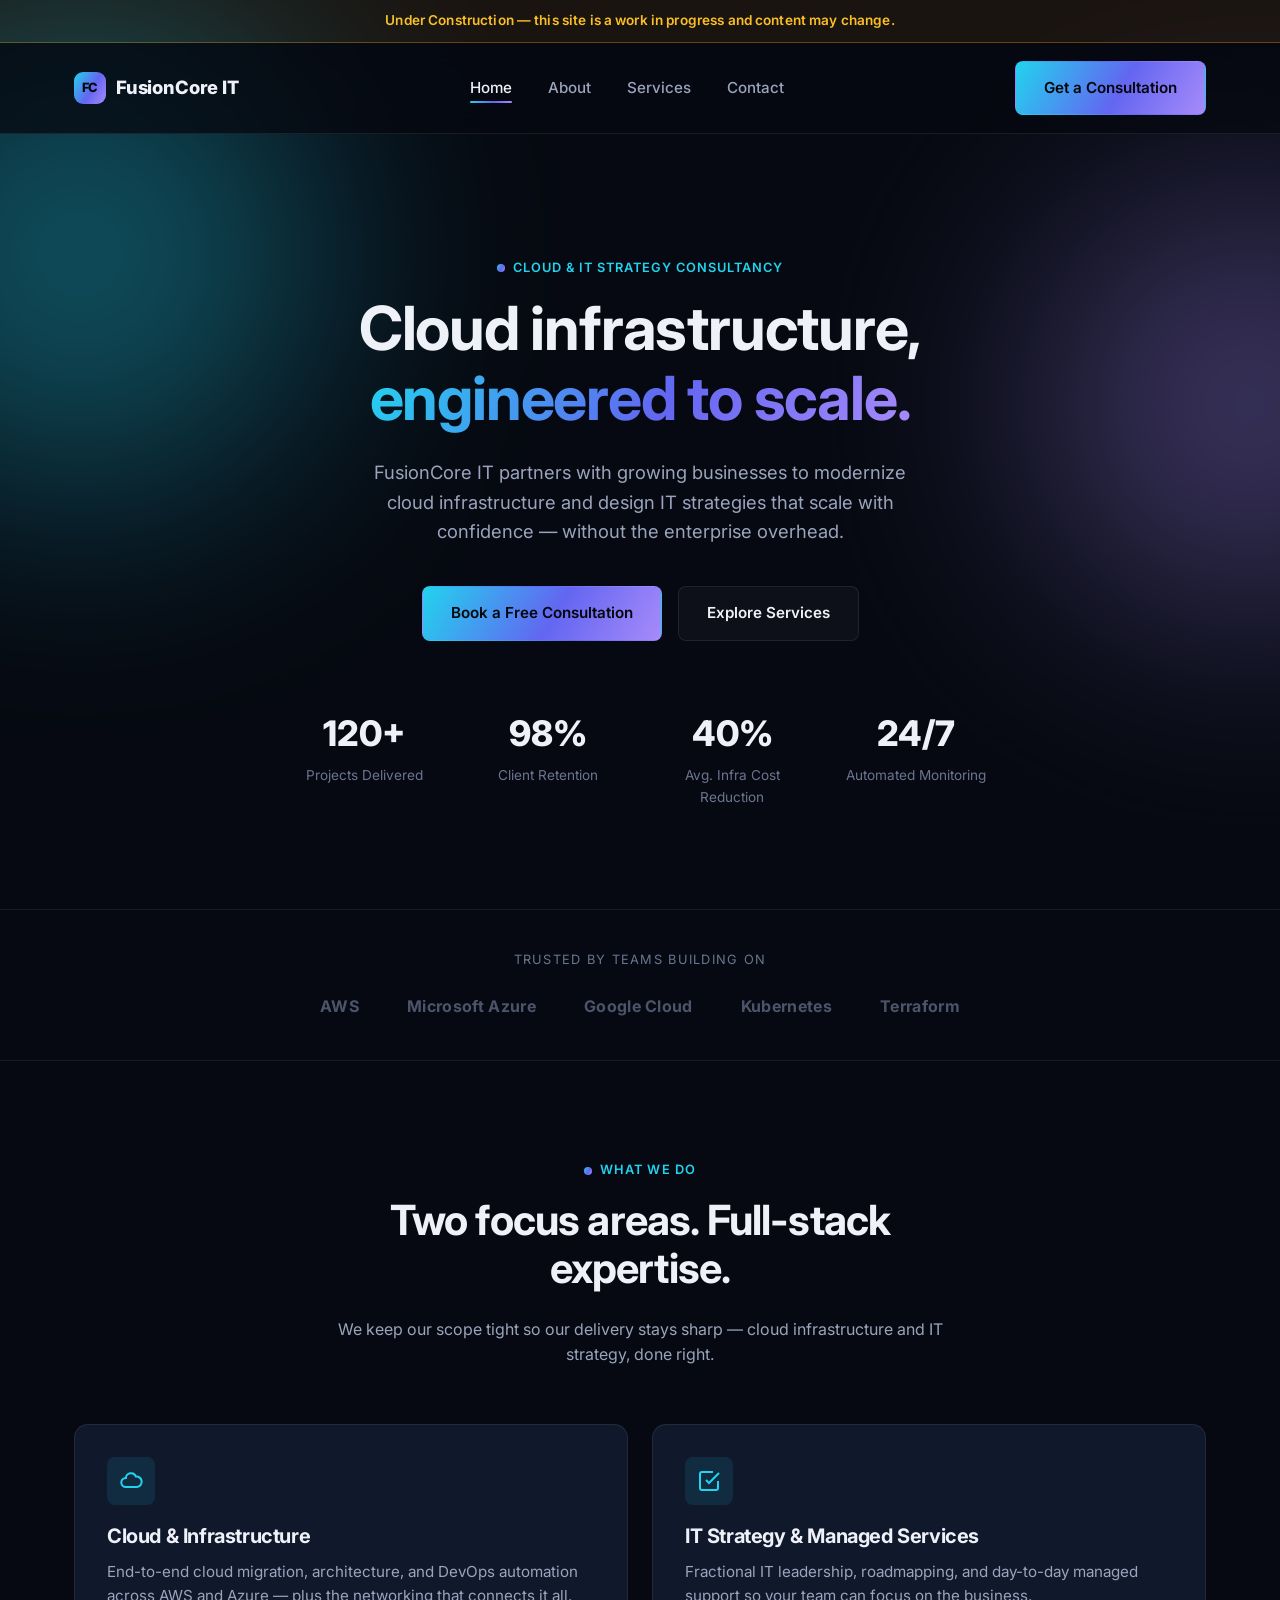
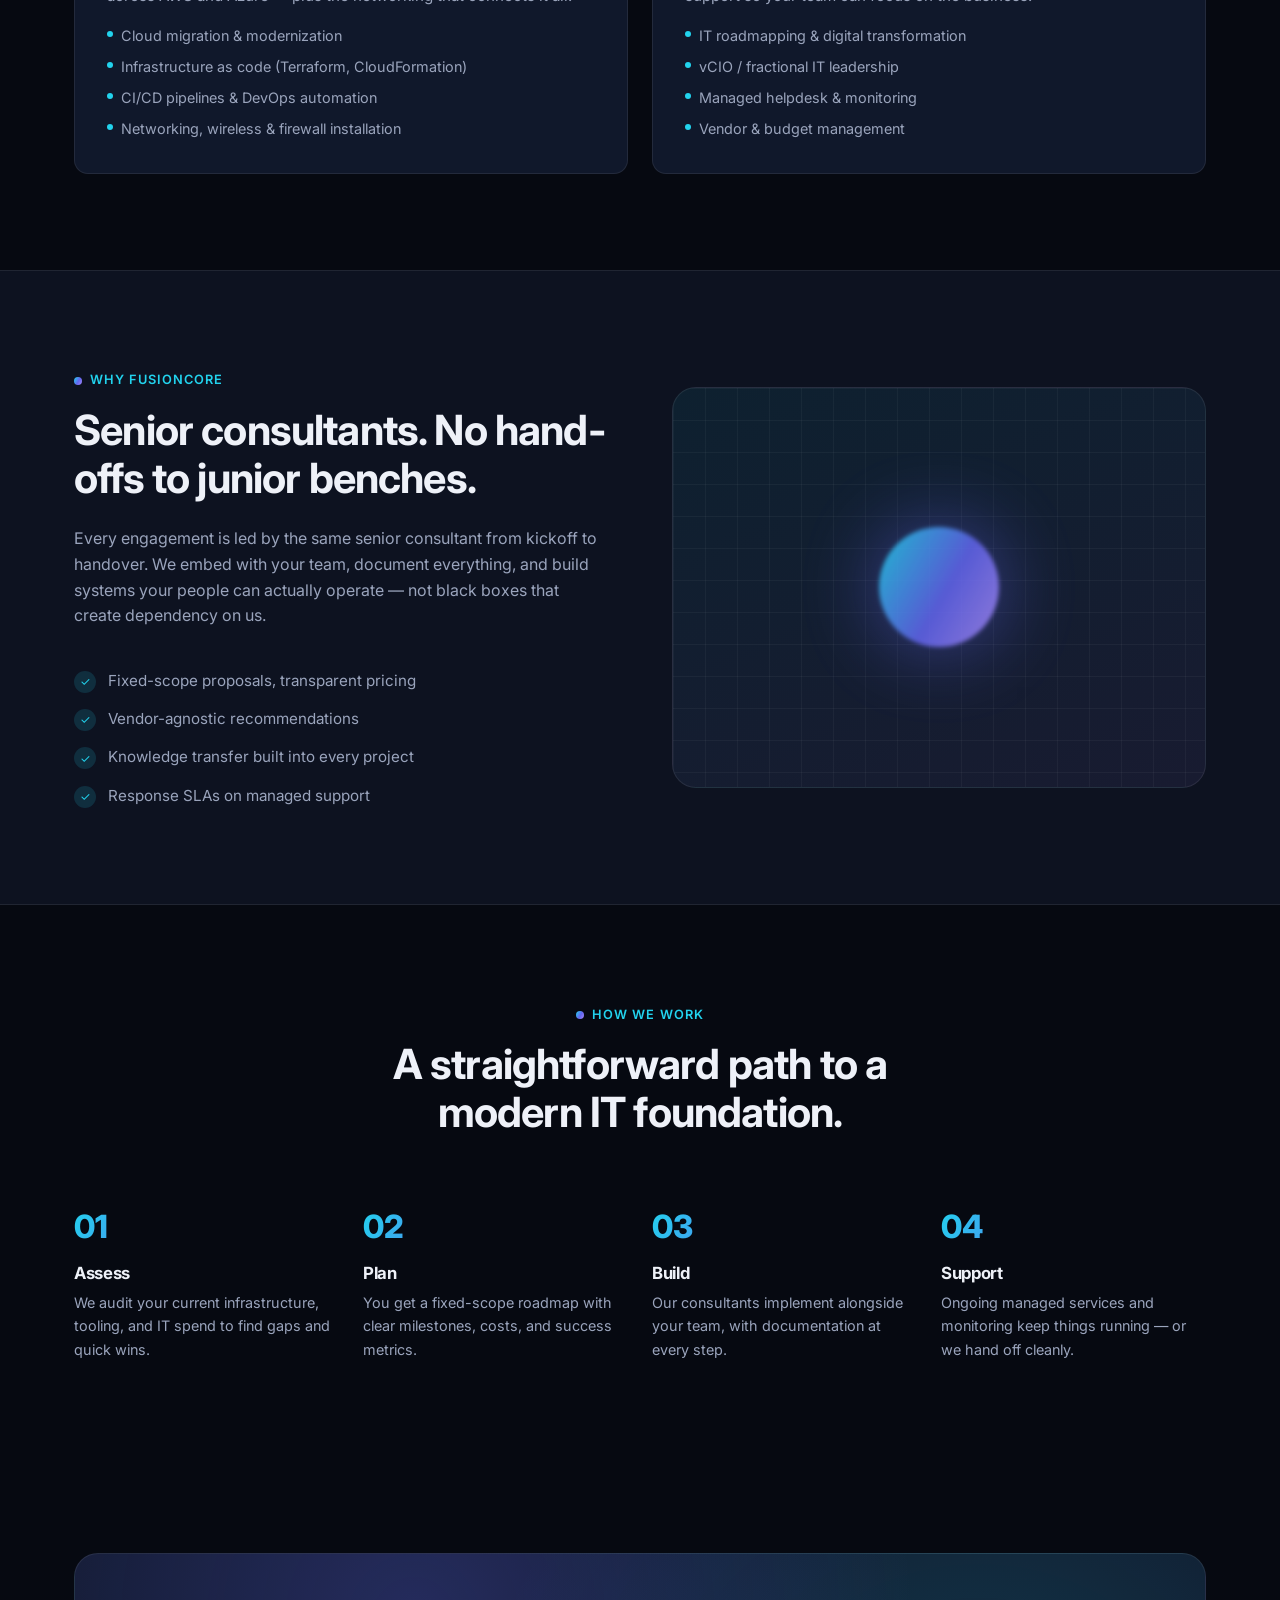
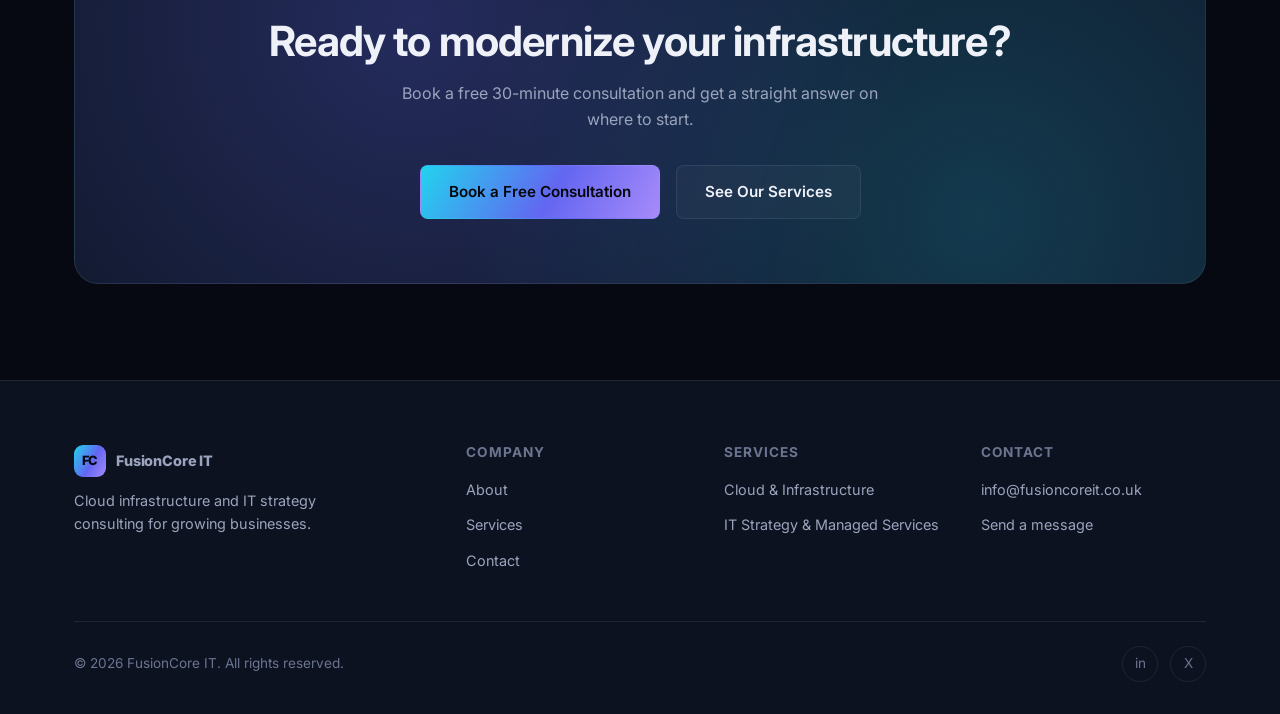
==== commit 2898861f: "Add "Under Construction" banner to all pages" ====
--- a/index.html
+++ b/index.html
@@ -17,6 +17,8 @@
 </head>
 <body>
 
+  <div class="announce-bar">Under Construction — this site is a work in progress and content may change.</div>
+
   <header class="site-header">
     <nav class="nav">
       <a href="index.html" class="brand">
--- a/css/style.css
+++ b/css/style.css
@@ -206,6 +206,17 @@
 /* ==========================================================================
    Header / Nav
    ========================================================================== */
+
+.announce-bar {
+  background: rgba(245, 158, 11, 0.08);
+  border-bottom: 1px solid rgba(245, 158, 11, 0.35);
+  color: #fbbf24;
+  text-align: center;
+  font-size: 0.85rem;
+  font-weight: 600;
+  padding: 10px 16px;
+  letter-spacing: 0.01em;
+}
 
 .site-header {
   position: sticky;
